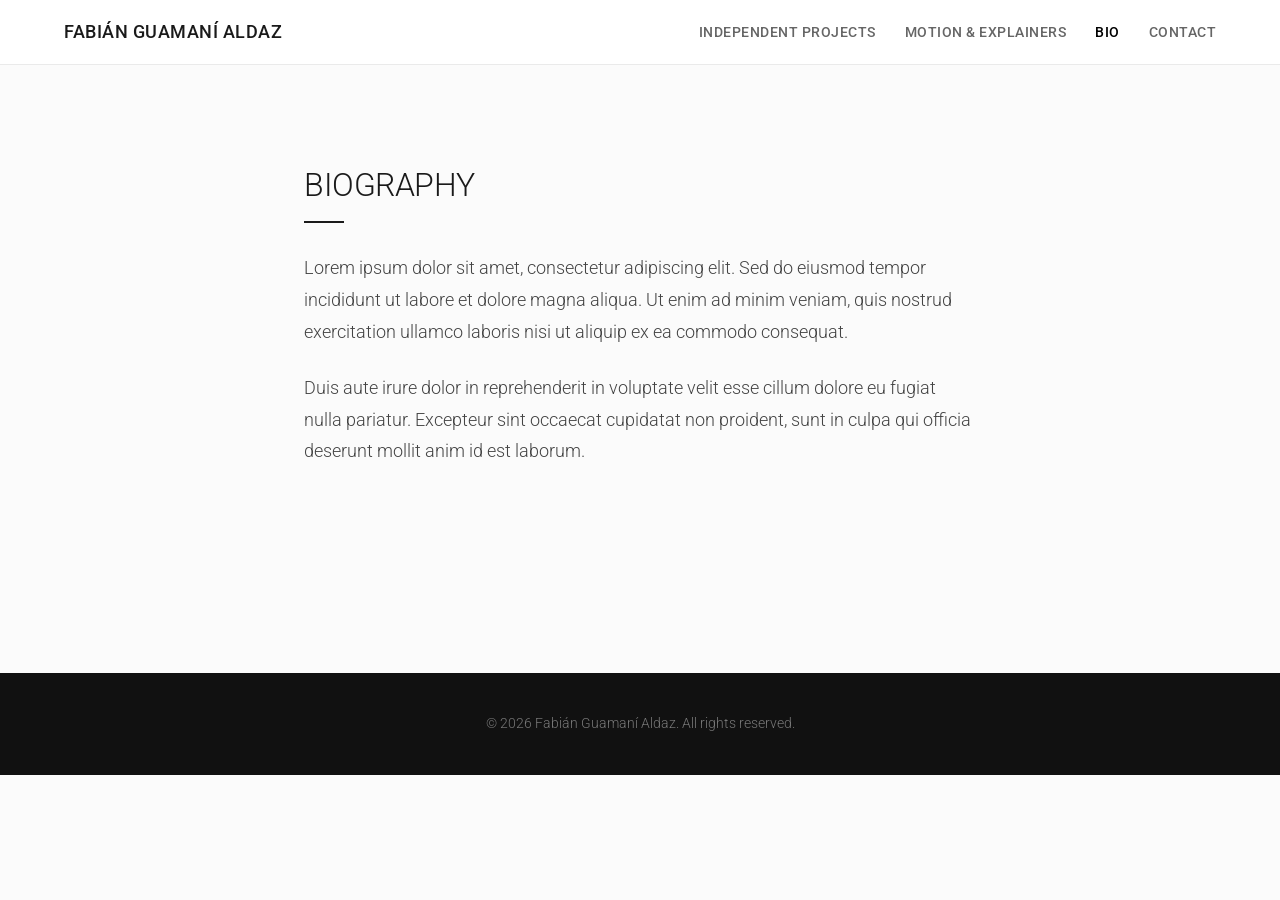
==== bio.html @ 50020a85 "Add files via upload" ====
<!DOCTYPE html>
<html lang="en">
<head>
    <meta charset="UTF-8">
    <meta name="viewport" content="width=device-width, initial-scale=1.0">
    <title>Fabián Guamaní Aldaz | Bio</title>
    <link rel="preconnect" href="https://fonts.googleapis.com">
    <link rel="preconnect" href="https://fonts.gstatic.com" crossorigin>
    <link href="https://fonts.googleapis.com/css2?family=Roboto:wght@300;400;500;700&display=swap" rel="stylesheet">
    <style>
        * { box-sizing: border-box; margin: 0; padding: 0; }
        body { font-family: 'Roboto', sans-serif; background-color: #fbfbfb; color: #1a1a1a; line-height: 1.6; }
        a { text-decoration: none; color: inherit; }
        
        .navbar { position: fixed; top: 0; left: 0; width: 100%; background: rgba(255, 255, 255, 0.96); backdrop-filter: blur(8px); border-bottom: 1px solid #eaeaea; padding: 18px 5%; display: flex; justify-content: space-between; align-items: center; z-index: 1000; }
        .navbar h2 { font-size: 1.1rem; letter-spacing: 0.5px; font-weight: 500; }
        .nav-links a { margin-left: 25px; font-size: 0.85rem; font-weight: 500; color: #666; transition: color 0.3s; text-transform: uppercase; letter-spacing: 0.5px; }
        .nav-links a:hover, .nav-links a.active { color: #000; }
        
        .section-container { padding: 160px 5% 60px 5%; max-width: 800px; margin: 0 auto; }
        .section-title { font-size: 2rem; font-weight: 300; letter-spacing: -0.5px; margin-bottom: 30px; position: relative; padding-bottom: 12px; text-transform: uppercase; }
        .section-title::after { content: ''; position: absolute; left: 0; bottom: 0; width: 40px; height: 2px; background-color: #1a1a1a; }
        
        .bio-content p { font-size: 1.1rem; color: #444; font-weight: 300; margin-bottom: 25px; line-height: 1.8; }
        
        footer { background: #111111; color: #ffffff; text-align: center; padding: 40px 20px; margin-top: 120px; }
        footer p { font-size: 0.85rem; color: #777; font-weight: 300; }
        @media (max-width: 768px) { .navbar { flex-direction: column; gap: 15px; text-align: center; padding: 15px; position: relative; } .section-container { padding-top: 40px; } }
    </style>
</head>
<body>

    <header class="navbar">
        <h2><a href="index.html">FABIÁN GUAMANÍ ALDAZ</a></h2>
        <nav class="nav-links">
            <a href="independent-films.html">Independent Projects</a>
            <a href="motion-graphics.html">Motion & Explainers</a>
            <a href="bio.html" class="active">Bio</a>
            <a href="contact.html">Contact</a>
        </nav>
    </header>

    <main class="section-container">
        <h2 class="section-title">Biography</h2>
        <div class="bio-content">
            <p>Lorem ipsum dolor sit amet, consectetur adipiscing elit. Sed do eiusmod tempor incididunt ut labore et dolore magna aliqua. Ut enim ad minim veniam, quis nostrud exercitation ullamco laboris nisi ut aliquip ex ea commodo consequat.</p>
            <p>Duis aute irure dolor in reprehenderit in voluptate velit esse cillum dolore eu fugiat nulla pariatur. Excepteur sint occaecat cupidatat non proident, sunt in culpa qui officia deserunt mollit anim id est laborum.</p>
        </div>
    </main>

    <footer>
        <p>© 2026 Fabián Guamaní Aldaz. All rights reserved.</p>
    </footer>

</body>
</html>
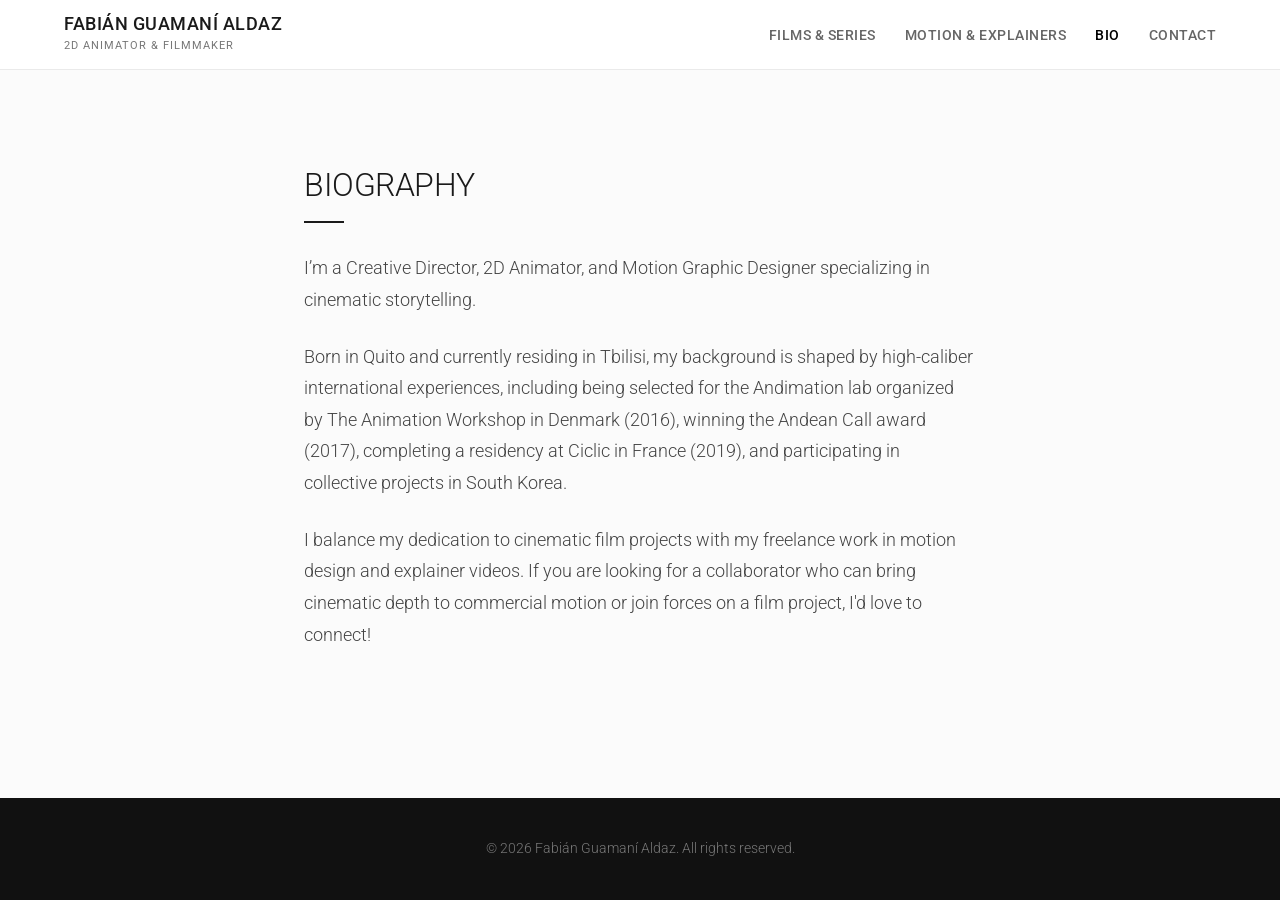
==== commit 0f637259: "Add files via upload" ====
--- a/bio.html
+++ b/bio.html
@@ -9,44 +9,84 @@
     <link href="https://fonts.googleapis.com/css2?family=Roboto:wght@300;400;500;700&display=swap" rel="stylesheet">
     <style>
         * { box-sizing: border-box; margin: 0; padding: 0; }
-        body { font-family: 'Roboto', sans-serif; background-color: #fbfbfb; color: #1a1a1a; line-height: 1.6; }
+        
+        /* Flexbox setup to push footer to the absolute bottom */
+        html, body { height: 100%; }
+        body { 
+            display: flex; 
+            flex-direction: column; 
+            font-family: 'Roboto', sans-serif; 
+            background-color: #fbfbfb; 
+            color: #1a1a1a; 
+            line-height: 1.6; 
+        }
         a { text-decoration: none; color: inherit; }
         
-        .navbar { position: fixed; top: 0; left: 0; width: 100%; background: rgba(255, 255, 255, 0.96); backdrop-filter: blur(8px); border-bottom: 1px solid #eaeaea; padding: 18px 5%; display: flex; justify-content: space-between; align-items: center; z-index: 1000; }
-        .navbar h2 { font-size: 1.1rem; letter-spacing: 0.5px; font-weight: 500; }
+        /* Navbar with Subtitle */
+        .navbar { position: fixed; top: 0; left: 0; width: 100%; background: rgba(255, 255, 255, 0.96); backdrop-filter: blur(8px); border-bottom: 1px solid #eaeaea; padding: 14px 5%; display: flex; justify-content: space-between; align-items: center; z-index: 1000; }
+        .nav-logo { display: flex; flex-direction: column; }
+        .nav-logo h2 { font-size: 1.1rem; letter-spacing: 0.5px; font-weight: 500; line-height: 1.2; }
+        .nav-logo span { font-size: 0.7rem; color: #777; font-weight: 400; text-transform: uppercase; letter-spacing: 1px; margin-top: 2px; }
         .nav-links a { margin-left: 25px; font-size: 0.85rem; font-weight: 500; color: #666; transition: color 0.3s; text-transform: uppercase; letter-spacing: 0.5px; }
         .nav-links a:hover, .nav-links a.active { color: #000; }
+        
+        /* Main wrapper grows to take up all empty vertical space */
+        .main-wrapper { flex: 1 0 auto; }
         
         .section-container { padding: 160px 5% 60px 5%; max-width: 800px; margin: 0 auto; }
         .section-title { font-size: 2rem; font-weight: 300; letter-spacing: -0.5px; margin-bottom: 30px; position: relative; padding-bottom: 12px; text-transform: uppercase; }
         .section-title::after { content: ''; position: absolute; left: 0; bottom: 0; width: 40px; height: 2px; background-color: #1a1a1a; }
         
-        .bio-content p { font-size: 1.1rem; color: #444; font-weight: 300; margin-bottom: 25px; line-height: 1.8; }
+        /* Paragraph spacing for comfortable reading */
+        .bio-content p { 
+            font-size: 1.1rem; 
+            color: #444; 
+            font-weight: 300; 
+            margin-bottom: 25px; 
+            line-height: 1.8; 
+        }
+        .bio-content p:last-child {
+            margin-bottom: 0; /* Prevents extra empty space at the end */
+        }
         
-        footer { background: #111111; color: #ffffff; text-align: center; padding: 40px 20px; margin-top: 120px; }
+        /* Footer stays clean and compressed at the bottom */
+        footer { 
+            flex-shrink: 0; 
+            background: #111111; 
+            color: #ffffff; 
+            text-align: center; 
+            padding: 40px 20px; 
+        }
         footer p { font-size: 0.85rem; color: #777; font-weight: 300; }
-        @media (max-width: 768px) { .navbar { flex-direction: column; gap: 15px; text-align: center; padding: 15px; position: relative; } .section-container { padding-top: 40px; } }
+        
+        @media (max-width: 768px) { .navbar { flex-direction: column; gap: 10px; text-align: center; padding: 15px; position: relative; } .section-container { padding-top: 40px; } .nav-logo { align-items: center; } }
     </style>
 </head>
 <body>
 
-    <header class="navbar">
-        <h2><a href="index.html">FABIÁN GUAMANÍ ALDAZ</a></h2>
-        <nav class="nav-links">
-            <a href="independent-films.html">Independent Projects</a>
-            <a href="motion-graphics.html">Motion & Explainers</a>
-            <a href="bio.html" class="active">Bio</a>
-            <a href="contact.html">Contact</a>
-        </nav>
-    </header>
+    <div class="main-wrapper">
+        <header class="navbar">
+            <div class="nav-logo">
+                <h2><a href="index.html">FABIÁN GUAMANÍ ALDAZ</a></h2>
+                <span>2D Animator & Filmmaker</span>
+            </div>
+            <nav class="nav-links">
+                <a href="independent-films.html">Films & Series</a>
+                <a href="motion-graphics.html">Motion & Explainers</a>
+                <a href="bio.html" class="active">Bio</a>
+                <a href="contact.html">Contact</a>
+            </nav>
+        </header>
 
-    <main class="section-container">
-        <h2 class="section-title">Biography</h2>
-        <div class="bio-content">
-            <p>Lorem ipsum dolor sit amet, consectetur adipiscing elit. Sed do eiusmod tempor incididunt ut labore et dolore magna aliqua. Ut enim ad minim veniam, quis nostrud exercitation ullamco laboris nisi ut aliquip ex ea commodo consequat.</p>
-            <p>Duis aute irure dolor in reprehenderit in voluptate velit esse cillum dolore eu fugiat nulla pariatur. Excepteur sint occaecat cupidatat non proident, sunt in culpa qui officia deserunt mollit anim id est laborum.</p>
-        </div>
-    </main>
+        <main class="section-container">
+            <h2 class="section-title">Biography</h2>
+            <div class="bio-content">
+                <p>I’m a Creative Director, 2D Animator, and Motion Graphic Designer specializing in cinematic storytelling.</p>
+                <p>Born in Quito and currently residing in Tbilisi, my background is shaped by high-caliber international experiences, including being selected for the Andimation lab organized by The Animation Workshop in Denmark (2016), winning the Andean Call award (2017), completing a residency at Ciclic in France (2019), and participating in collective projects in South Korea.</p>
+                <p>I balance my dedication to cinematic film projects with my freelance work in motion design and explainer videos. If you are looking for a collaborator who can bring cinematic depth to commercial motion or join forces on a film project, I'd love to connect!</p>
+            </div>
+        </main>
+    </div>
 
     <footer>
         <p>© 2026 Fabián Guamaní Aldaz. All rights reserved.</p>
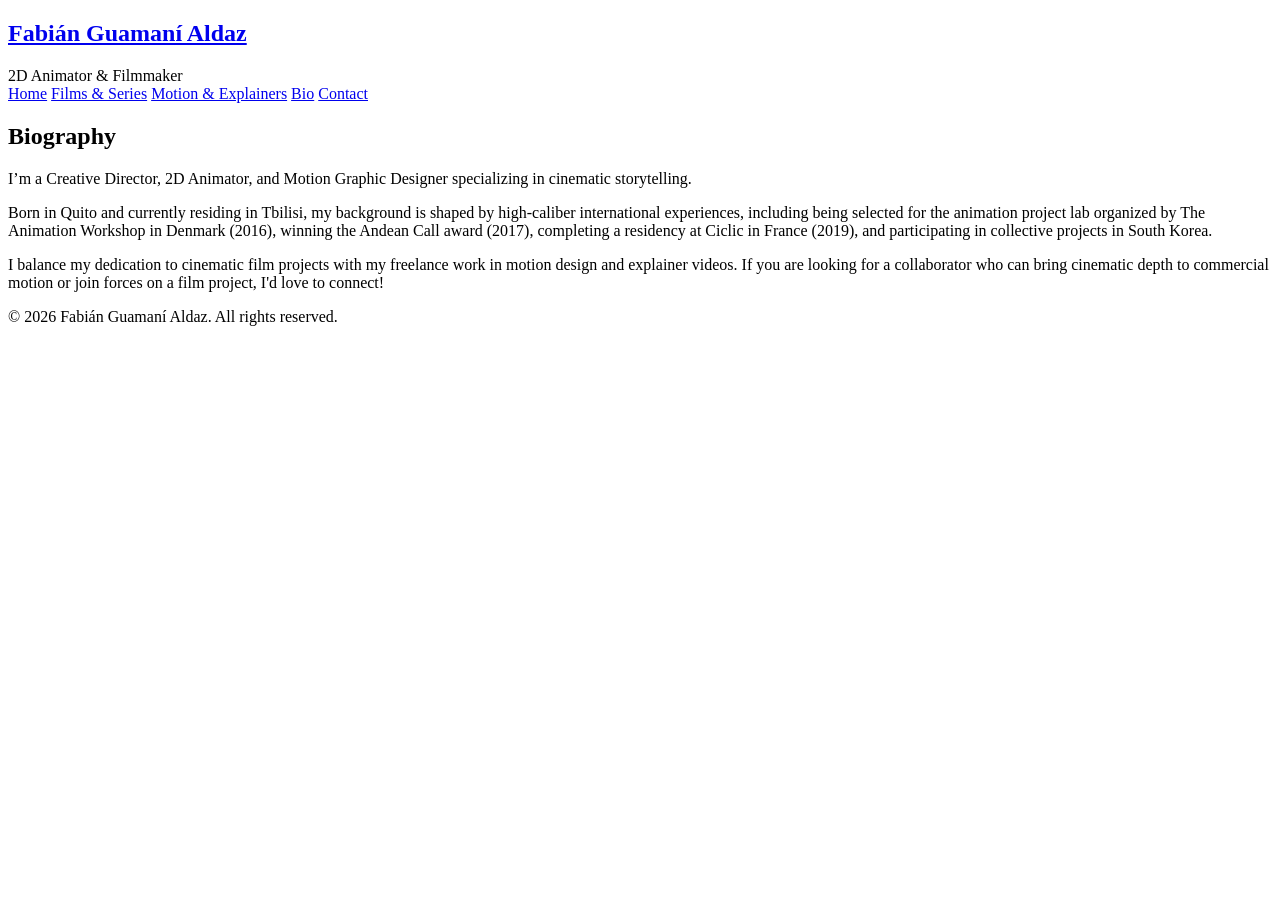
==== commit cf41d5d1: "Add files via upload" ====
--- a/bio.html
+++ b/bio.html
@@ -1,96 +1,41 @@
-<!DOCTYPE html>
-<html lang="en">
-<head>
-    <meta charset="UTF-8">
-    <meta name="viewport" content="width=device-width, initial-scale=1.0">
-    <title>Fabián Guamaní Aldaz | Bio</title>
-    <link rel="preconnect" href="https://fonts.googleapis.com">
-    <link rel="preconnect" href="https://fonts.gstatic.com" crossorigin>
-    <link href="https://fonts.googleapis.com/css2?family=Roboto:wght@300;400;500;700&display=swap" rel="stylesheet">
-    <style>
-        * { box-sizing: border-box; margin: 0; padding: 0; }
-        
-        /* Flexbox setup to push footer to the absolute bottom */
-        html, body { height: 100%; }
-        body { 
-            display: flex; 
-            flex-direction: column; 
-            font-family: 'Roboto', sans-serif; 
-            background-color: #fbfbfb; 
-            color: #1a1a1a; 
-            line-height: 1.6; 
-        }
-        a { text-decoration: none; color: inherit; }
-        
-        /* Navbar with Subtitle */
-        .navbar { position: fixed; top: 0; left: 0; width: 100%; background: rgba(255, 255, 255, 0.96); backdrop-filter: blur(8px); border-bottom: 1px solid #eaeaea; padding: 14px 5%; display: flex; justify-content: space-between; align-items: center; z-index: 1000; }
-        .nav-logo { display: flex; flex-direction: column; }
-        .nav-logo h2 { font-size: 1.1rem; letter-spacing: 0.5px; font-weight: 500; line-height: 1.2; }
-        .nav-logo span { font-size: 0.7rem; color: #777; font-weight: 400; text-transform: uppercase; letter-spacing: 1px; margin-top: 2px; }
-        .nav-links a { margin-left: 25px; font-size: 0.85rem; font-weight: 500; color: #666; transition: color 0.3s; text-transform: uppercase; letter-spacing: 0.5px; }
-        .nav-links a:hover, .nav-links a.active { color: #000; }
-        
-        /* Main wrapper grows to take up all empty vertical space */
-        .main-wrapper { flex: 1 0 auto; }
-        
-        .section-container { padding: 160px 5% 60px 5%; max-width: 800px; margin: 0 auto; }
-        .section-title { font-size: 2rem; font-weight: 300; letter-spacing: -0.5px; margin-bottom: 30px; position: relative; padding-bottom: 12px; text-transform: uppercase; }
-        .section-title::after { content: ''; position: absolute; left: 0; bottom: 0; width: 40px; height: 2px; background-color: #1a1a1a; }
-        
-        /* Paragraph spacing for comfortable reading */
-        .bio-content p { 
-            font-size: 1.1rem; 
-            color: #444; 
-            font-weight: 300; 
-            margin-bottom: 25px; 
-            line-height: 1.8; 
-        }
-        .bio-content p:last-child {
-            margin-bottom: 0; /* Prevents extra empty space at the end */
-        }
-        
-        /* Footer stays clean and compressed at the bottom */
-        footer { 
-            flex-shrink: 0; 
-            background: #111111; 
-            color: #ffffff; 
-            text-align: center; 
-            padding: 40px 20px; 
-        }
-        footer p { font-size: 0.85rem; color: #777; font-weight: 300; }
-        
-        @media (max-width: 768px) { .navbar { flex-direction: column; gap: 10px; text-align: center; padding: 15px; position: relative; } .section-container { padding-top: 40px; } .nav-logo { align-items: center; } }
-    </style>
-</head>
-<body>
-
-    <div class="main-wrapper">
-        <header class="navbar">
-            <div class="nav-logo">
-                <h2><a href="index.html">FABIÁN GUAMANÍ ALDAZ</a></h2>
-                <span>2D Animator & Filmmaker</span>
-            </div>
-            <nav class="nav-links">
-                <a href="independent-films.html">Films & Series</a>
-                <a href="motion-graphics.html">Motion & Explainers</a>
-                <a href="bio.html" class="active">Bio</a>
-                <a href="contact.html">Contact</a>
-            </nav>
-        </header>
-
-        <main class="section-container">
-            <h2 class="section-title">Biography</h2>
-            <div class="bio-content">
-                <p>I’m a Creative Director, 2D Animator, and Motion Graphic Designer specializing in cinematic storytelling.</p>
-                <p>Born in Quito and currently residing in Tbilisi, my background is shaped by high-caliber international experiences, including being selected for the Andimation lab organized by The Animation Workshop in Denmark (2016), winning the Andean Call award (2017), completing a residency at Ciclic in France (2019), and participating in collective projects in South Korea.</p>
-                <p>I balance my dedication to cinematic film projects with my freelance work in motion design and explainer videos. If you are looking for a collaborator who can bring cinematic depth to commercial motion or join forces on a film project, I'd love to connect!</p>
-            </div>
-        </main>
-    </div>
-
-    <footer>
-        <p>© 2026 Fabián Guamaní Aldaz. All rights reserved.</p>
-    </footer>
-
-</body>
+<!DOCTYPE html>
+<html lang="en">
+<head>
+  <meta charset="UTF-8">
+  <meta name="viewport" content="width=device-width, initial-scale=1.0">
+  <title>Fabián Guamaní Aldaz | Bio</title>
+  <link rel="stylesheet" href="styles.css">
+</head>
+<body>
+
+  <div class="main-wrapper">
+    <header class="navbar">
+      <div class="nav-logo">
+        <h2><a href="index.html">Fabián Guamaní Aldaz</a></h2>
+        <span>2D Animator & Filmmaker</span>
+      </div>
+      <nav class="nav-links">
+        <a href="index.html">Home</a>
+        <a href="films-series.html">Films & Series</a>
+        <a href="motion-explainers.html">Motion & Explainers</a>
+        <a href="bio.html" class="active">Bio</a>
+        <a href="contact.html">Contact</a>
+      </nav>
+    </header>
+
+    <main class="section-container">
+      <h2 class="section-title">Biography</h2>
+      <div class="bio-content">
+        <p>I’m a Creative Director, 2D Animator, and Motion Graphic Designer specializing in cinematic storytelling.</p>
+        <p>Born in Quito and currently residing in Tbilisi, my background is shaped by high-caliber international experiences, including being selected for the animation project lab organized by The Animation Workshop in Denmark (2016), winning the Andean Call award (2017), completing a residency at Ciclic in France (2019), and participating in collective projects in South Korea.</p>
+        <p>I balance my dedication to cinematic film projects with my freelance work in motion design and explainer videos. If you are looking for a collaborator who can bring cinematic depth to commercial motion or join forces on a film project, I'd love to connect!</p>
+      </div>
+    </main>
+  </div>
+
+  <footer>
+    <p>&copy; 2026 Fabián Guamaní Aldaz. All rights reserved.</p>
+  </footer>
+
+</body>
 </html>
